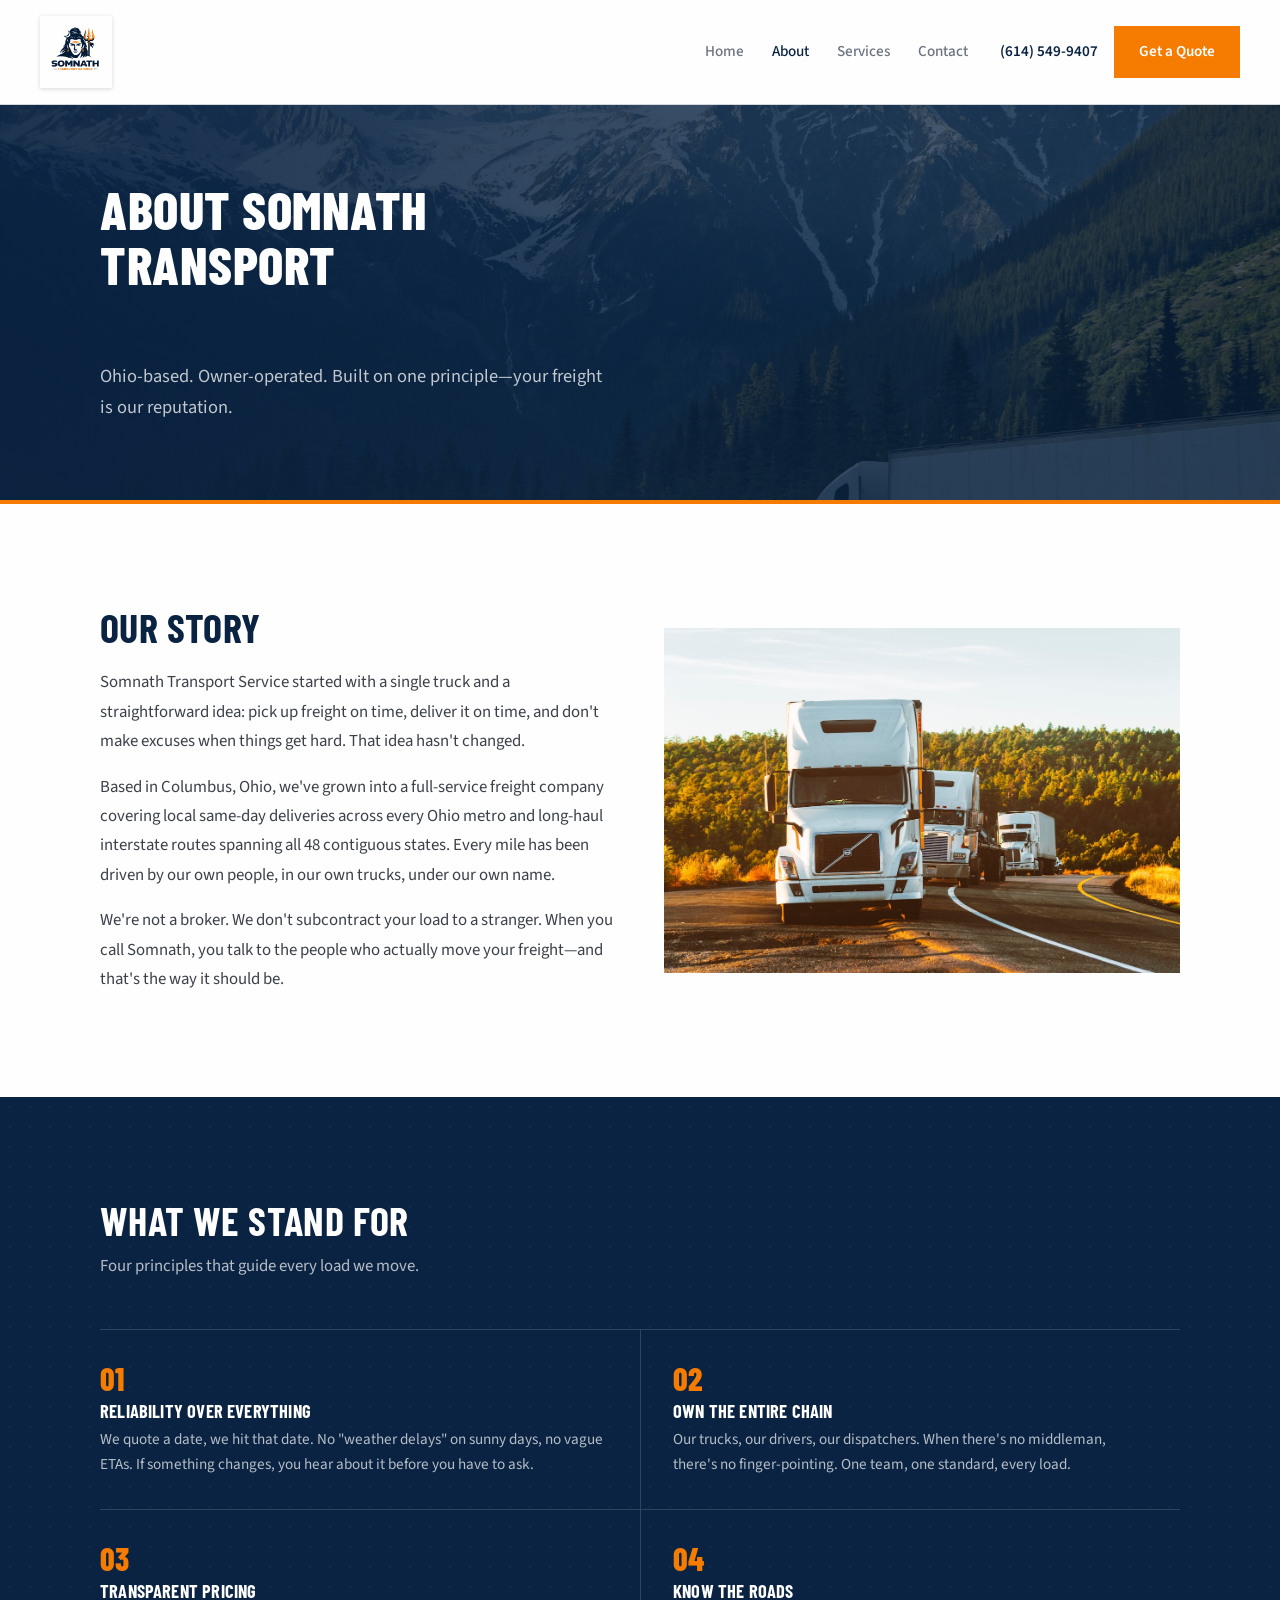
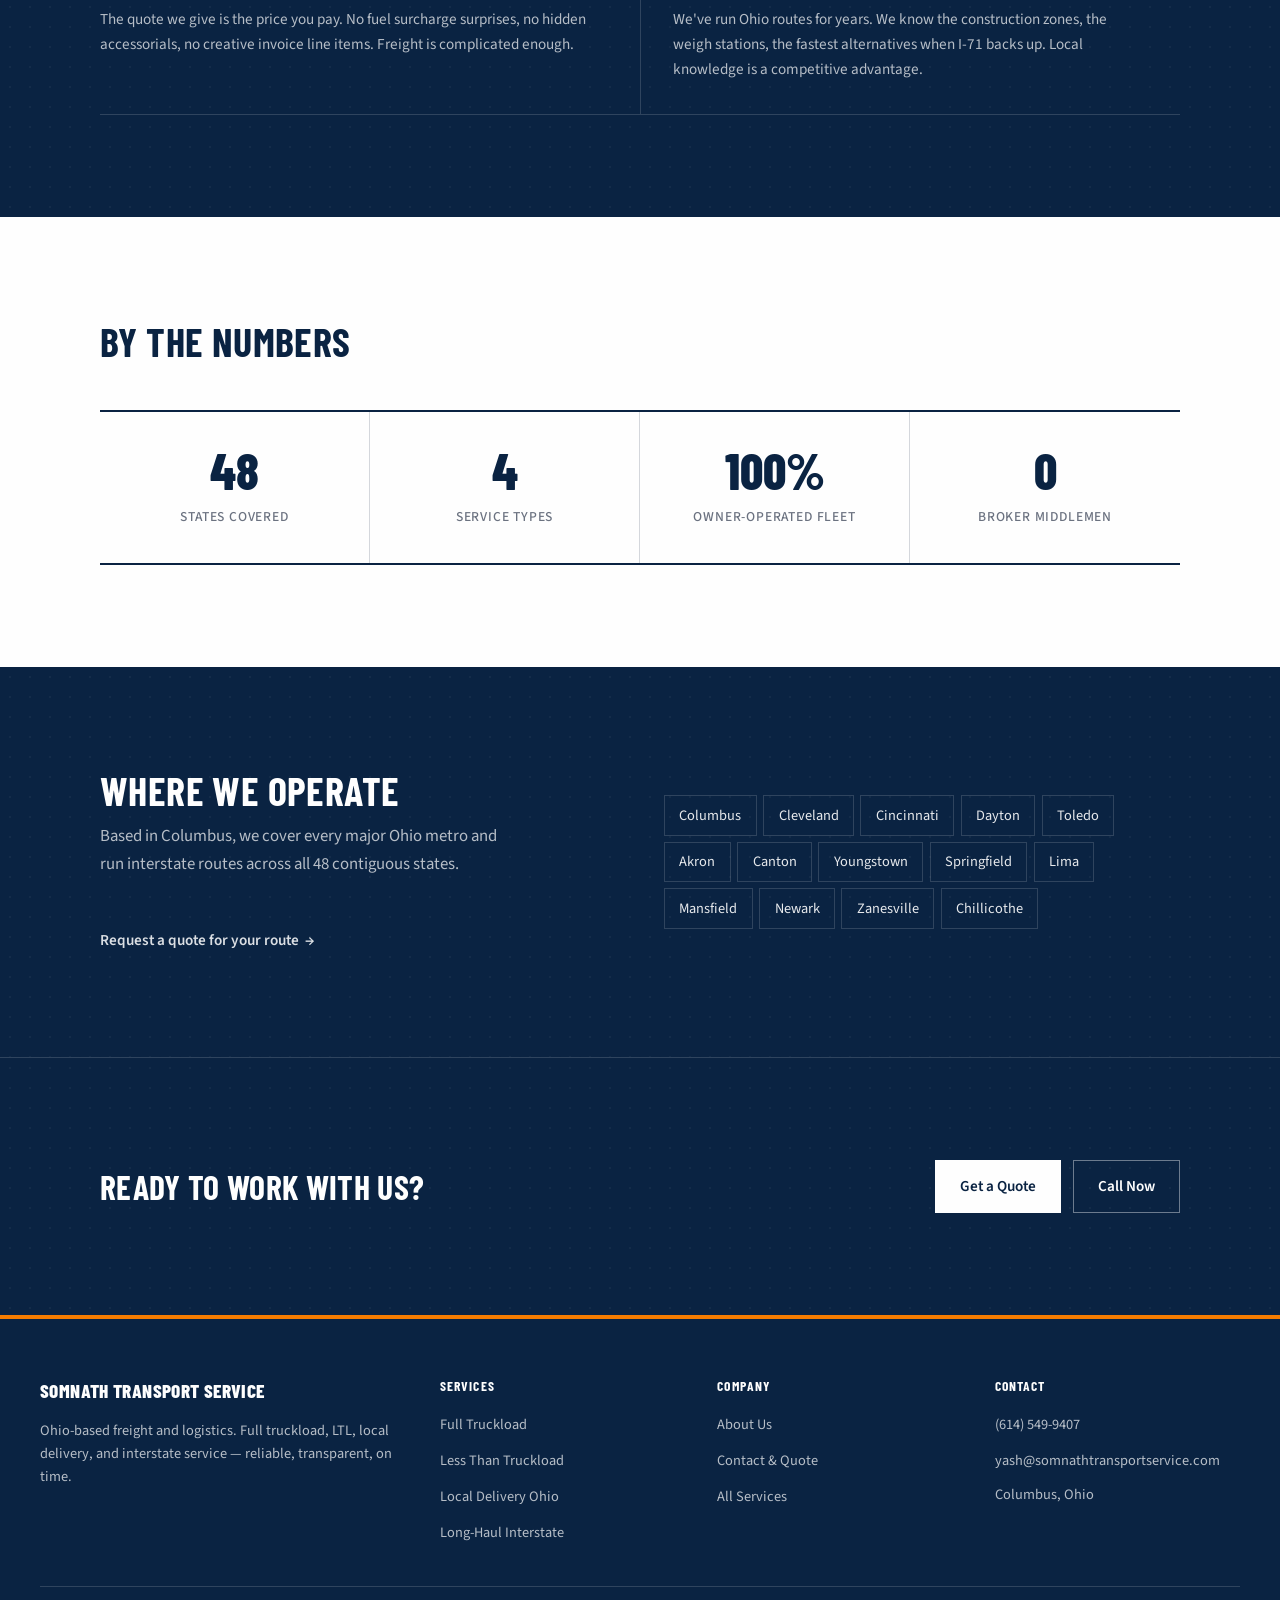
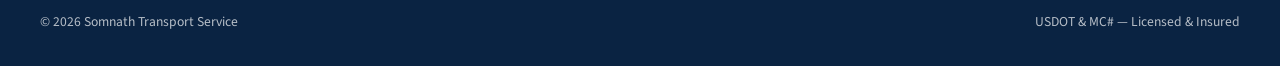
==== about/index.html @ 8bcc825f "update website" ====
<!DOCTYPE html>
<html lang="en">
<head>
  <meta charset="utf-8">
  <meta name="viewport" content="width=device-width, initial-scale=1">
  <title>About — Somnath Transport Service</title>
  <meta name="description" content="Learn about Somnath Transport Service — an owner-operated freight company based in Columbus, Ohio serving all 48 contiguous states.">
  <meta name="theme-color" content="#0A2342">
  <link rel="icon" href="/assets/img/favicon.svg" type="image/svg+xml">
  <link rel="canonical" href="https://somnathtransport.com/about/">
  <meta property="og:title" content="About — Somnath Transport Service">
  <meta property="og:description" content="Ohio-based. Owner-operated. Built on one principle — your freight is our reputation.">
  <meta property="og:image" content="https://somnathtransport.com/assets/img/og-card.svg">
  <meta property="og:url" content="https://somnathtransport.com/about/">
  <meta property="og:type" content="website">
  <link rel="stylesheet" href="/assets/css/styles.css">
</head>
<body data-page="about">
  <a href="#main" class="skip-link">Skip to content</a>

  <header class="site-header">
    <div class="site-header__inner">
      <a href="/" class="brand">
        <img src="/assets/img/logo.png" alt="Somnath Transport Service" class="brand__logo">
      </a>
      <nav class="site-nav" data-nav aria-label="Main">
        <div class="site-nav__links">
          <a href="/" class="nav-link" data-nav-link="home">Home</a>
          <a href="/about/" class="nav-link" data-nav-link="about">About</a>
          <a href="/services/" class="nav-link" data-nav-link="services">Services</a>
          <a href="/contact/" class="nav-link" data-nav-link="contact">Contact</a>
        </div>
        <div class="nav-actions">
          <a href="tel:+16145499407" class="header-phone">(614) 549-9407</a>
          <a href="/contact/" class="btn btn--primary">Get a Quote</a>
        </div>
      </nav>
      <button class="nav-toggle" data-nav-toggle aria-expanded="false" aria-controls="main-nav" aria-label="Toggle navigation">Menu</button>
    </div>
  </header>

  <main id="main">

    <!-- Interior hero -->
    <section class="hero hero--interior">
      <div class="hero__inner">
        <h1>About Somnath Transport</h1>
        <p class="hero__sub">Ohio-based. Owner-operated. Built on one principle&mdash;your freight is our reputation.</p>
      </div>
    </section>

    <!-- Story -->
    <section class="section">
      <div class="section__inner">
        <div class="about-story">
          <div class="about-story__text">
            <h2>Our story</h2>
            <p>Somnath Transport Service started with a single truck and a straightforward idea: pick up freight on time, deliver it on time, and don't make excuses when things get hard. That idea hasn't changed.</p>
            <p>Based in Columbus, Ohio, we've grown into a full-service freight company covering local same-day deliveries across every Ohio metro and long-haul interstate routes spanning all 48 contiguous states. Every mile has been driven by our own people, in our own trucks, under our own name.</p>
            <p>We're not a broker. We don't subcontract your load to a stranger. When you call Somnath, you talk to the people who actually move your freight&mdash;and that's the way it should be.</p>
          </div>
          <div class="about-story__img">
            <img src="/assets/img/about-fleet.jpg" alt="Somnath Transport fleet trucks on the highway" loading="lazy" width="1200" height="800">
          </div>
        </div>
      </div>
    </section>

    <!-- Values -->
    <section class="section section--gray">
      <div class="section__inner">
        <div class="section-intro">
          <h2>What we stand for</h2>
          <p>Four principles that guide every load we move.</p>
        </div>
        <div class="values-grid">
          <div class="value-item">
            <span class="value-item__num">01</span>
            <h3>Reliability over everything</h3>
            <p>We quote a date, we hit that date. No "weather delays" on sunny days, no vague ETAs. If something changes, you hear about it before you have to ask.</p>
          </div>
          <div class="value-item">
            <span class="value-item__num">02</span>
            <h3>Own the entire chain</h3>
            <p>Our trucks, our drivers, our dispatchers. When there's no middleman, there's no finger-pointing. One team, one standard, every load.</p>
          </div>
          <div class="value-item">
            <span class="value-item__num">03</span>
            <h3>Transparent pricing</h3>
            <p>The quote we give is the price you pay. No fuel surcharge surprises, no hidden accessorials, no creative invoice line items. Freight is complicated enough.</p>
          </div>
          <div class="value-item">
            <span class="value-item__num">04</span>
            <h3>Know the roads</h3>
            <p>We've run Ohio routes for years. We know the construction zones, the weigh stations, the fastest alternatives when I-71 backs up. Local knowledge is a competitive advantage.</p>
          </div>
        </div>
      </div>
    </section>

    <!-- By the numbers -->
    <section class="section">
      <div class="section__inner">
        <div class="section-intro">
          <h2>By the numbers</h2>
        </div>
        <div class="stats-grid">
          <div class="stat-item">
            <span class="stat-item__num">48</span>
            <span class="stat-item__label">States covered</span>
          </div>
          <div class="stat-item">
            <span class="stat-item__num">4</span>
            <span class="stat-item__label">Service types</span>
          </div>
          <div class="stat-item">
            <span class="stat-item__num">100%</span>
            <span class="stat-item__label">Owner-operated fleet</span>
          </div>
          <div class="stat-item">
            <span class="stat-item__num">0</span>
            <span class="stat-item__label">Broker middlemen</span>
          </div>
        </div>
      </div>
    </section>

    <!-- Service area -->
    <section class="section section--navy">
      <div class="section__inner">
        <div class="area-grid">
          <div>
            <div class="section-intro">
              <h2>Where we operate</h2>
              <p>Based in Columbus, we cover every major Ohio metro and run interstate routes across all 48 contiguous states.</p>
            </div>
            <a href="/contact/" class="arrow-link arrow-link--light">Request a quote for your route</a>
          </div>
          <div>
            <ul class="city-list">
              <li>Columbus</li>
              <li>Cleveland</li>
              <li>Cincinnati</li>
              <li>Dayton</li>
              <li>Toledo</li>
              <li>Akron</li>
              <li>Canton</li>
              <li>Youngstown</li>
              <li>Springfield</li>
              <li>Lima</li>
              <li>Mansfield</li>
              <li>Newark</li>
              <li>Zanesville</li>
              <li>Chillicothe</li>
            </ul>
          </div>
        </div>
      </div>
    </section>

    <!-- CTA -->
    <section class="section section--navy section--navy-border">
      <div class="section__inner">
        <div class="cta-band">
          <h2>Ready to work with us?</h2>
          <div class="cta-band__actions">
            <a href="/contact/" class="btn btn--white">Get a Quote</a>
            <a href="tel:+16145499407" class="btn btn--outline-light">Call Now</a>
          </div>
        </div>
      </div>
    </section>

  </main>

  <footer class="site-footer">
    <div class="footer__inner">
      <div class="footer-grid">
        <div>
          <p class="footer-brand">Somnath Transport Service</p>
          <p class="footer-tagline">Ohio-based freight and logistics. Full truckload, LTL, local delivery, and interstate service — reliable, transparent, on time.</p>
        </div>
        <div>
          <p class="footer-heading">Services</p>
          <ul class="footer-list">
            <li><a href="/services/#ftl">Full Truckload</a></li>
            <li><a href="/services/#ltl">Less Than Truckload</a></li>
            <li><a href="/services/#local-delivery">Local Delivery Ohio</a></li>
            <li><a href="/services/#interstate">Long-Haul Interstate</a></li>
          </ul>
        </div>
        <div>
          <p class="footer-heading">Company</p>
          <ul class="footer-list">
            <li><a href="/about/">About Us</a></li>
            <li><a href="/contact/">Contact &amp; Quote</a></li>
            <li><a href="/services/">All Services</a></li>
          </ul>
        </div>
        <div>
          <p class="footer-heading">Contact</p>
          <ul class="footer-list">
            <li><a href="tel:+16145499407">(614) 549-9407</a></li>
            <li><a href="mailto:yash@somnathtransportservice.com">yash@somnathtransportservice.com</a></li>
            <li>Columbus, Ohio</li>
          </ul>
        </div>
      </div>
      <div class="footer-bottom">
        <span>&copy; <span data-current-year></span> Somnath Transport Service</span>
        <span>USDOT &amp; MC# — Licensed &amp; Insured</span>
      </div>
    </div>
  </footer>

  <noscript>
    <p style="padding:2rem;text-align:center;">This site works best with JavaScript enabled. You may also <a href="tel:+16145499407">call us</a> or <a href="mailto:yash@somnathtransportservice.com">email us</a> directly.</p>
  </noscript>
  <script src="/assets/js/main.js" defer></script>
  <script type="module" src="/assets/js/text-balance.js"></script>
</body>
</html>
---- assets/css/styles.css ----
@import url("https://fonts.googleapis.com/css2?family=Barlow+Condensed:wght@500;600;700;800&family=Source+Sans+3:ital,wght@0,300;0,400;0,500;0,600;1,400&display=swap");

/* ── Tokens ── */
:root {
  --navy: #0a2342;
  --navy-mid: #102e52;
  --orange: #f57c00;
  --orange-hover: #e06f00;
  --white: #fefefe;
  --offwhite: #f5f6f7;
  --ink: #1a1e26;
  --text: #3b4049;
  --muted: #6b7280;
  --rule: #d4d7dc;
  --rule-light: rgba(255, 255, 255, 0.15);
  --container: min(1080px, calc(100% - 3rem));
  --container-wide: min(1200px, calc(100% - 3rem));
}

/* ── Reset ── */
*,
*::before,
*::after {
  box-sizing: border-box;
  margin: 0;
}

html {
  scroll-behavior: smooth;
  -webkit-text-size-adjust: 100%;
  text-size-adjust: 100%;
}

body {
  font-family: "Source Sans 3", "Source Sans Pro", system-ui, sans-serif;
  font-weight: 400;
  font-size: clamp(0.95rem, 0.9rem + 0.25vw, 1.05rem);
  line-height: 1.65;
  color: var(--text);
  background: var(--white);
}

img, svg {
  display: block;
  max-width: 100%;
}

a {
  color: inherit;
}

h1, h2, h3, h4 {
  font-family: "Barlow Condensed", "Arial Narrow", sans-serif;
  color: var(--navy);
  line-height: 1.05;
  letter-spacing: 0.01em;
  text-transform: uppercase;
  margin: 0;
  font-weight: 700;
  text-wrap: balance;
}

p, ul, ol, blockquote {
  margin: 0;
}

/* ── Skip ── */
.skip-link {
  position: absolute;
  left: 1rem;
  top: -4rem;
  z-index: 100;
  padding: 0.75rem 1rem;
  background: var(--navy);
  color: var(--white);
  text-decoration: none;
  font-weight: 600;
}
.skip-link:focus {
  top: 1rem;
}

/* ── Header ── */
.site-header {
  position: sticky;
  top: 0;
  z-index: 30;
  background: var(--white);
  border-bottom: 1px solid var(--rule);
}

.site-header__inner {
  width: var(--container-wide);
  margin: 0 auto;
  display: flex;
  justify-content: space-between;
  align-items: center;
  padding: 1rem 0;
  gap: 1.5rem;
}

.brand {
  text-decoration: none;
  display: flex;
  align-items: center;
  flex-shrink: 0;
}

.brand__logo {
  height: 72px;
  width: auto;
  filter: drop-shadow(0 1px 2px rgba(0,0,0,0.15));
}

.brand__name {
  font-family: "Barlow Condensed", "Arial Narrow", sans-serif;
  font-weight: 800;
  font-size: 1.35rem;
  color: var(--navy);
  letter-spacing: 0.02em;
  text-transform: uppercase;
}

.brand__sep {
  color: var(--rule);
  font-weight: 300;
}

.brand__tag {
  font-size: 0.85rem;
  color: var(--muted);
  font-weight: 400;
}

.site-nav {
  display: flex;
  align-items: center;
  gap: 2rem;
}

.site-nav__links {
  display: flex;
  gap: 1.75rem;
}

.nav-link {
  color: var(--muted);
  text-decoration: none;
  font-weight: 500;
  font-size: 0.95rem;
  transition: color 150ms;
}
.nav-link:hover {
  color: var(--ink);
}

.nav-link[aria-current="page"] {
  color: var(--navy);
}

.nav-actions {
  display: flex;
  align-items: center;
  gap: 1rem;
}

.header-phone {
  color: var(--navy);
  text-decoration: none;
  font-weight: 600;
  font-size: 0.95rem;
}

.nav-toggle {
  display: none;
  padding: 0.6rem 1rem;
  border: 1px solid var(--rule);
  background: transparent;
  font: inherit;
  font-weight: 600;
  color: var(--navy);
  cursor: pointer;
}

/* ── Buttons ── */
.btn {
  display: inline-flex;
  align-items: center;
  justify-content: center;
  gap: 0.5rem;
  padding: 0.8rem 1.5rem;
  font: inherit;
  font-weight: 600;
  font-size: 0.95rem;
  text-decoration: none;
  border: 1px solid transparent;
  cursor: pointer;
  transition: background 150ms, color 150ms, border-color 150ms;
}

.btn--primary {
  background: var(--orange);
  color: var(--white);
  border-color: var(--orange);
}
.btn--primary:hover {
  background: var(--orange-hover);
  border-color: var(--orange-hover);
}

.btn--outline {
  background: transparent;
  color: var(--navy);
  border-color: var(--navy);
}
.btn--outline:hover {
  background: var(--navy);
  color: var(--white);
}

.btn--outline-light {
  background: transparent;
  color: var(--white);
  border-color: rgba(255, 255, 255, 0.4);
}
.btn--outline-light:hover {
  background: rgba(255, 255, 255, 0.1);
  border-color: rgba(255, 255, 255, 0.7);
}

.btn--white {
  background: var(--white);
  color: var(--navy);
  border-color: var(--white);
}
.btn--white:hover {
  background: var(--offwhite);
}

.btn[disabled] {
  opacity: 0.5;
  cursor: wait;
}

.hero .btn--outline {
  color: var(--white);
  border-color: rgba(255, 255, 255, 0.4);
}
.hero .btn--outline:hover {
  background: rgba(255, 255, 255, 0.1);
  border-color: rgba(255, 255, 255, 0.7);
  color: var(--white);
}

/* Arrow links */
.arrow-link {
  display: inline-flex;
  align-items: center;
  gap: 0.35rem;
  color: var(--orange);
  text-decoration: none;
  font-weight: 600;
  font-size: 0.95rem;
}
.arrow-link::after {
  content: "\2192";
  transition: transform 150ms;
}
.arrow-link:hover::after {
  transform: translateX(3px);
}

.arrow-link--light {
  color: rgba(255, 255, 255, 0.85);
}

/* ── Sections ── */
.section {
  padding: clamp(4rem, 8vw, 6.5rem) 0;
}

.section__inner {
  width: var(--container);
  margin: 0 auto;
}

.section--navy {
  background:
    radial-gradient(circle, rgba(255,255,255,0.04) 1px, transparent 1px),
    var(--navy);
  background-size: 20px 20px;
  color: rgba(255, 255, 255, 0.8);
}

.section--navy h2,
.section--navy h3,
.section--navy strong {
  color: var(--white);
}

.section--navy p,
.section--navy .section-intro p {
  color: rgba(255, 255, 255, 0.7);
}

.section--navy-border {
  border-top: 1px solid var(--rule-light);
}

.section--gray {
  background:
    radial-gradient(circle, rgba(255,255,255,0.04) 1px, transparent 1px),
    var(--navy);
  background-size: 20px 20px;
  color: rgba(255, 255, 255, 0.8);
}

.section--gray h2,
.section--gray h3,
.section--gray strong {
  color: var(--white);
}

.section--gray p {
  color: rgba(255, 255, 255, 0.75);
}

.section--gray .section-intro p {
  color: rgba(255, 255, 255, 0.7);
}

/* ── Overview ── */
.section--overview {
  border-bottom: 2px solid var(--rule);
}

.overview-grid {
  display: grid;
  grid-template-columns: 1fr 1fr;
  gap: 3rem;
  align-items: start;
}

.overview-body p {
  line-height: 1.75;
}

.overview-body p + p {
  margin-top: 1rem;
}

@media (max-width: 900px) {
  .overview-grid {
    grid-template-columns: 1fr;
    gap: 1.5rem;
  }
}

/* ── Hero ── */
.hero {
  padding: clamp(4rem, 9vw, 8rem) 0 clamp(3.5rem, 7vw, 6rem);
  background:
    linear-gradient(to right, rgba(10,35,66,0.92) 0%, rgba(10,35,66,0.82) 50%, rgba(10,35,66,0.7) 100%),
    url('/assets/img/hero-bg.jpg') center / cover no-repeat;
  color: rgba(255,255,255,0.85);
  border-bottom: 4px solid var(--orange);
  position: relative;
}

.hero__inner {
  width: var(--container);
  margin: 0 auto;
  display: grid;
  gap: 3rem;
}

.hero h1 {
  font-size: clamp(2.4rem, 4vw + 1rem, 4.5rem);
  font-weight: 800;
  max-width: 20ch;
  margin-bottom: 1.25rem;
  text-wrap: balance;
  word-break: normal;
  overflow-wrap: break-word;
  color: var(--white);
}

.hero__sub {
  font-size: clamp(1rem, 0.9rem + 0.4vw, 1.15rem);
  color: rgba(255,255,255,0.75);
  max-width: 56ch;
  line-height: 1.7;
  text-wrap: pretty;
}

.hero__actions {
  display: flex;
  flex-wrap: wrap;
  gap: 0.75rem;
  margin-top: 2rem;
}

.hero__facts {
  display: grid;
  grid-template-columns: repeat(3, 1fr);
  gap: 1px;
  margin-top: 3.5rem;
  border-top: 1px solid var(--rule-light);
  border-bottom: 1px solid var(--rule-light);
  background: transparent;
}

.hero__fact {
  padding: 1.25rem 0;
}
.hero__fact:not(:last-child) {
  border-right: 1px solid var(--rule-light);
  padding-right: 1.5rem;
}
.hero__fact:not(:first-child) {
  padding-left: 1.5rem;
}

.hero__fact-label {
  display: block;
  font-size: 0.8rem;
  font-weight: 500;
  color: rgba(255,255,255,0.5);
  text-transform: uppercase;
  letter-spacing: 0.08em;
  margin-bottom: 0.25rem;
}

.hero__fact-value {
  font-weight: 600;
  color: var(--white);
}

/* Interior hero */
.hero--interior {
  padding: clamp(3rem, 6vw, 5rem) 0;
}

.hero--interior h1 {
  font-size: clamp(2rem, 3.5vw + 0.5rem, 3.5rem);
  text-wrap: balance;
}

/* ── About page ── */
.about-story {
  display: grid;
  grid-template-columns: 1fr 1fr;
  gap: 3rem;
  align-items: center;
}

.about-story__text h2 {
  font-size: clamp(1.6rem, 2.5vw + 0.5rem, 2.6rem);
  margin-bottom: 1.25rem;
}

.about-story__text p {
  color: var(--text);
  line-height: 1.75;
}

.about-story__text p + p {
  margin-top: 1rem;
}

.about-story__img img {
  width: 100%;
  height: auto;
  display: block;
  object-fit: cover;
}

.values-grid {
  display: grid;
  grid-template-columns: repeat(2, 1fr);
  gap: 0;
  border-top: 1px solid var(--rule-light);
}

.value-item {
  padding: 2rem 2rem 2rem 0;
  border-bottom: 1px solid var(--rule-light);
}
.value-item:nth-child(even) {
  padding-left: 2rem;
  border-left: 1px solid var(--rule-light);
}

.value-item__num {
  display: block;
  font-family: "Barlow Condensed", "Arial Narrow", sans-serif;
  font-size: 2rem;
  font-weight: 800;
  color: var(--orange);
  line-height: 1;
  margin-bottom: 0.5rem;
}

.value-item h3 {
  font-size: 1.15rem;
  color: var(--white);
  margin-bottom: 0.35rem;
}

.value-item p {
  color: rgba(255,255,255,0.7);
  font-size: 0.95rem;
}

.stats-grid {
  display: grid;
  grid-template-columns: repeat(4, 1fr);
  gap: 0;
  border-top: 2px solid var(--navy);
  border-bottom: 2px solid var(--navy);
}

.stat-item {
  padding: 2rem 1.5rem;
  text-align: center;
}
.stat-item:not(:last-child) {
  border-right: 1px solid var(--rule);
}

.stat-item__num {
  display: block;
  font-family: "Barlow Condensed", "Arial Narrow", sans-serif;
  font-size: clamp(2.5rem, 4vw, 4rem);
  font-weight: 800;
  color: var(--navy);
  line-height: 1;
  margin-bottom: 0.5rem;
}

.stat-item__label {
  font-size: 0.85rem;
  font-weight: 500;
  text-transform: uppercase;
  letter-spacing: 0.06em;
  color: var(--muted);
}

/* ── Section headers ── */
.section-intro {
  max-width: 46rem;
  margin-bottom: 3rem;
}

.section-intro h2 {
  font-size: clamp(1.6rem, 2.5vw + 0.5rem, 2.6rem);
  margin-bottom: 0.75rem;
  text-wrap: balance;
}

.section-intro p {
  color: var(--text);
  max-width: 50ch;
  text-wrap: pretty;
}

/* ── Service list (no cards) ── */
.service-list {
  list-style: none;
  padding: 0;
  border-top: 2px solid var(--navy);
}

.service-item {
  display: grid;
  grid-template-columns: 14rem 1fr auto;
  gap: 2rem;
  align-items: baseline;
  padding: 2rem 0 2rem 1.25rem;
  border-bottom: 1px solid var(--rule);
  border-left: 3px solid transparent;
  transition: border-color 150ms;
}

.service-item:hover {
  border-left-color: var(--orange);
}

.service-item__name {
  font-family: "Barlow Condensed", "Arial Narrow", sans-serif;
  font-size: clamp(1.15rem, 1rem + 0.5vw, 1.35rem);
  font-weight: 700;
  color: var(--navy);
  text-transform: uppercase;
  letter-spacing: 0.02em;
}

.service-item__desc {
  color: var(--text);
  max-width: 45ch;
}

.service-item__link {
  white-space: nowrap;
}

/* ── Service cards (services page, image + text) ── */
.svc-card {
  display: grid;
  grid-template-columns: 1fr 1fr;
  gap: 0;
  border-bottom: 1px solid var(--rule);
}
.svc-card:first-child {
  border-top: 2px solid var(--navy);
}

.svc-card__img {
  overflow: hidden;
}
.svc-card__img img {
  width: 100%;
  height: 100%;
  object-fit: cover;
  display: block;
}

.svc-card__body {
  padding: 2.5rem 0 2.5rem 3rem;
  display: flex;
  flex-direction: column;
  justify-content: center;
}

.svc-card__body h3 {
  font-size: clamp(1.3rem, 1.5vw + 0.5rem, 1.85rem);
  margin-bottom: 0.75rem;
}

.svc-card__body > p {
  color: var(--text);
  margin-bottom: 1.25rem;
  max-width: 45ch;
  text-wrap: pretty;
}

.svc-card__body .detail-list {
  margin-bottom: 1.5rem;
}

.svc-card__body .btn {
  align-self: flex-start;
}

.svc-card--flip .svc-card__img {
  order: 2;
}
.svc-card--flip .svc-card__body {
  padding: 2.5rem 3rem 2.5rem 0;
}

/* Compare cards (mobile-friendly grid replacing table) */
.compare-cards {
  display: grid;
  grid-template-columns: repeat(4, 1fr);
  gap: 1px;
  background: var(--rule-light);
}

.compare-card {
  padding: 1.75rem 1.5rem;
  background: var(--navy);
}

.compare-card h3 {
  font-family: "Barlow Condensed", "Arial Narrow", sans-serif;
  font-weight: 800;
  font-size: 1.3rem;
  color: var(--white);
  text-transform: uppercase;
  letter-spacing: 0.02em;
  margin-bottom: 0.5rem;
}

.compare-card__tag {
  display: inline-block;
  font-size: 0.75rem;
  font-weight: 700;
  text-transform: uppercase;
  letter-spacing: 0.06em;
  color: var(--navy);
  background: var(--orange);
  padding: 0.2rem 0.6rem;
  margin-bottom: 0.75rem;
}

.compare-card p {
  color: rgba(255,255,255,0.7);
  font-size: 0.9rem;
  margin-bottom: 0.75rem;
}

.compare-card__coverage {
  display: block;
  font-size: 0.8rem;
  font-weight: 500;
  text-transform: uppercase;
  letter-spacing: 0.06em;
  color: rgba(255,255,255,0.45);
  margin-bottom: 1rem;
}

/* ── Service detail (legacy, kept for compat) ── */
.service-detail {
  padding: 3rem 0;
  border-bottom: 1px solid var(--rule);
}
.service-detail:first-child {
  padding-top: 0;
}

.service-detail__head {
  display: flex;
  justify-content: space-between;
  align-items: baseline;
  gap: 2rem;
  margin-bottom: 1.25rem;
}

.service-detail h3 {
  font-size: clamp(1.3rem, 1.5vw + 0.5rem, 1.85rem);
}

.service-detail__body {
  display: grid;
  grid-template-columns: 1fr 1fr;
  gap: 2rem 4rem;
}

.service-detail__text {
  color: var(--text);
  max-width: 50ch;
  text-wrap: pretty;
}

.detail-list {
  list-style: none;
  padding: 0;
  display: grid;
  gap: 0.5rem;
}

.detail-list li {
  position: relative;
  padding-left: 1rem;
  color: var(--text);
}
.detail-list li::before {
  content: "\2014";
  position: absolute;
  left: 0;
  color: var(--muted);
}

.service-detail__actions {
  display: flex;
  gap: 1.5rem;
  align-items: center;
  margin-top: 1.5rem;
}

/* ── Trust/Why section ── */
.trust-grid {
  display: grid;
  grid-template-columns: 1fr 1fr;
  gap: 4rem;
}

.trust-points {
  display: grid;
  gap: 1.5rem;
}

.trust-point {
  padding-bottom: 1.5rem;
  border-bottom: 1px solid var(--rule-light);
}
.trust-point:last-child {
  border-bottom: none;
  padding-bottom: 0;
}

.trust-point strong {
  display: block;
  font-family: "Barlow Condensed", "Arial Narrow", sans-serif;
  font-size: 1.15rem;
  color: var(--white);
  margin-bottom: 0.35rem;
  text-transform: uppercase;
  letter-spacing: 0.02em;
}

/* ── Process (inline, no cards) ── */
.process-list {
  display: grid;
  grid-template-columns: repeat(3, 1fr);
  gap: 3rem;
}

.process-step__num {
  display: block;
  font-family: "Barlow Condensed", "Arial Narrow", sans-serif;
  font-size: clamp(3rem, 3vw + 1rem, 4.5rem);
  font-weight: 800;
  color: var(--orange);
  line-height: 1;
  margin-bottom: 0.75rem;
}

.process-step {
  border-left: 3px solid var(--orange);
  padding-left: 1.5rem;
}

.process-step h3 {
  font-size: 1.2rem;
  margin-bottom: 0.5rem;
}

/* ── Service area ── */
.area-grid {
  display: grid;
  grid-template-columns: 1fr 1fr;
  gap: 3rem;
  align-items: center;
}

.city-list {
  list-style: none;
  padding: 0;
  display: flex;
  flex-wrap: wrap;
  gap: 0.4rem;
}

.city-list li {
  padding: 0.45rem 0.9rem;
  border: 1px solid var(--rule-light);
  font-size: 0.9rem;
  color: rgba(255, 255, 255, 0.9);
}

/* ── Testimonials (pull-quote style) ── */
.testimonials {
  display: grid;
  gap: 0;
  border-top: 2px solid var(--navy);
}

.testimonial {
  padding: 2.5rem 0 2.5rem 0;
  border-bottom: 1px solid var(--rule);
  position: relative;
}

.testimonial::before {
  content: "\201C";
  font-family: "Barlow Condensed", "Arial Narrow", sans-serif;
  font-size: 5rem;
  font-weight: 800;
  color: var(--orange);
  opacity: 0.15;
  position: absolute;
  top: 0.5rem;
  left: -0.15rem;
  line-height: 1;
  pointer-events: none;
}

.testimonial__text {
  font-size: clamp(1.05rem, 0.9rem + 0.5vw, 1.3rem);
  font-weight: 300;
  font-style: italic;
  line-height: 1.6;
  color: var(--ink);
  max-width: 55ch;
  margin-bottom: 0.75rem;
  text-wrap: pretty;
}

.testimonial__author {
  font-size: 0.9rem;
  color: var(--muted);
  font-weight: 500;
}

/* ── CTA band ── */
.cta-band {
  display: flex;
  justify-content: space-between;
  align-items: center;
  flex-wrap: wrap;
  gap: 2rem;
}

.cta-band h2 {
  color: var(--white);
  font-size: clamp(1.4rem, 2vw + 0.5rem, 2.2rem);
  max-width: 28ch;
  text-wrap: balance;
}

.cta-band__actions {
  display: flex;
  gap: 0.75rem;
}

/* ── Comparison table ── */
.table-wrap {
  overflow-x: auto;
}

.compare-table {
  width: 100%;
  min-width: 36rem;
  border-collapse: collapse;
}

.compare-table th,
.compare-table td {
  text-align: left;
  padding: 1rem 1.25rem;
  border-bottom: 1px solid var(--rule-light);
  vertical-align: top;
  color: rgba(255,255,255,0.85);
}

.compare-table thead th {
  font-family: "Barlow Condensed", "Arial Narrow", sans-serif;
  font-weight: 700;
  color: var(--white);
  font-size: 0.85rem;
  text-transform: uppercase;
  letter-spacing: 0.06em;
  border-bottom: 2px solid rgba(255,255,255,0.3);
}

.compare-table tbody th {
  font-weight: 600;
  color: var(--white);
}

.compare-table a {
  color: var(--orange);
  font-weight: 600;
}

/* ── Industries ── */
.industry-grid {
  display: grid;
  grid-template-columns: repeat(3, 1fr);
  gap: 0;
  border-top: 1px solid var(--rule);
}

.industry-item {
  padding: 1.75rem 1.5rem 1.75rem 0;
  border-bottom: 1px solid var(--rule);
}
.industry-item:not(:nth-child(3n)) {
  border-right: 1px solid var(--rule);
}
.industry-item:not(:nth-child(3n+1)) {
  padding-left: 1.5rem;
}

.industry-item h3 {
  font-size: 1.1rem;
  margin-bottom: 0.3rem;
}

.industry-item p {
  font-size: 0.95rem;
  color: var(--muted);
}

/* ── Contact / Quote form ── */
.quote-grid {
  display: grid;
  grid-template-columns: 1fr 1.5fr;
  gap: 4rem;
}

.contact-info h2 {
  font-size: clamp(1.6rem, 3vw, 2.2rem);
  margin-bottom: 1.5rem;
}

.contact-methods {
  list-style: none;
  padding: 0;
  display: grid;
  gap: 1.25rem;
}

.contact-methods li {
  padding-bottom: 1.25rem;
  border-bottom: 1px solid var(--rule);
}

.contact-methods__label {
  display: block;
  font-size: 0.8rem;
  font-weight: 500;
  text-transform: uppercase;
  letter-spacing: 0.08em;
  color: var(--muted);
  margin-bottom: 0.15rem;
}

.contact-methods a,
.contact-methods strong {
  font-size: 1.05rem;
  font-weight: 600;
  color: var(--navy);
  text-decoration: none;
}

.contact-note {
  margin-top: 2rem;
  padding-top: 1.5rem;
  border-top: 1px solid var(--rule);
  font-size: 0.9rem;
  color: var(--muted);
}

/* Form */
.form-section h2 {
  font-size: clamp(1.4rem, 2.5vw, 1.8rem);
  margin-bottom: 0.5rem;
}

.form-section > p {
  color: var(--muted);
  margin-bottom: 2rem;
}

.form-grid {
  display: grid;
  grid-template-columns: 1fr 1fr;
  gap: 1.25rem;
}

.form-field {
  display: grid;
  gap: 0.35rem;
}

.form-field--full {
  grid-column: 1 / -1;
}

.form-field--hidden {
  position: absolute;
  left: -9999px;
}

.form-field label {
  font-weight: 600;
  font-size: 0.9rem;
  color: var(--navy);
}

.form-field input,
.form-field select,
.form-field textarea {
  width: 100%;
  padding: 0.75rem 0.85rem;
  border: 1px solid var(--rule);
  background: var(--white);
  color: var(--ink);
  font: inherit;
  font-size: 0.95rem;
  transition: border-color 150ms;
}

.form-field input:focus-visible,
.form-field select:focus-visible,
.form-field textarea:focus-visible {
  outline: 2px solid var(--orange);
  outline-offset: 1px;
  border-color: var(--orange);
}

.form-field input::placeholder,
.form-field textarea::placeholder {
  color: #9ca3af;
}

.form-field textarea {
  resize: vertical;
  min-height: 6rem;
}

.form-actions {
  display: flex;
  gap: 1rem;
  margin-top: 1.5rem;
}

.form-status {
  min-height: 1.5rem;
  margin-top: 0.75rem;
  font-weight: 600;
  font-size: 0.9rem;
}
.form-status.is-success {
  color: #0f7b42;
}
.form-status.is-error {
  color: #b42318;
}

/* ── Footer ── */
.site-footer {
  background: var(--navy);
  color: rgba(255, 255, 255, 0.7);
  padding: 3.5rem 0 2rem;
  border-top: 4px solid var(--orange);
}

.footer__inner {
  width: var(--container-wide);
  margin: 0 auto;
}

.footer-grid {
  display: grid;
  grid-template-columns: 1.5fr 1fr 1fr 1fr;
  gap: 2rem;
  padding-bottom: 2.5rem;
  border-bottom: 1px solid var(--rule-light);
}

.footer-brand {
  font-family: "Barlow Condensed", "Arial Narrow", sans-serif;
  font-weight: 800;
  font-size: 1.2rem;
  color: var(--white);
  margin-bottom: 0.75rem;
  text-transform: uppercase;
  letter-spacing: 0.02em;
}

.footer-tagline {
  max-width: 26rem;
  font-size: 0.9rem;
  line-height: 1.6;
}

.footer-heading {
  font-family: "Barlow Condensed", "Arial Narrow", sans-serif;
  font-weight: 700;
  font-size: 0.85rem;
  color: var(--white);
  text-transform: uppercase;
  letter-spacing: 0.08em;
  margin-bottom: 0.85rem;
}

.footer-list {
  list-style: none;
  padding: 0;
  display: grid;
  gap: 0.5rem;
}

.footer-list a {
  color: rgba(255, 255, 255, 0.7);
  text-decoration: none;
  font-size: 0.9rem;
  transition: color 150ms;
}
.footer-list a:hover {
  color: var(--white);
}

.footer-list li:not(:has(a)) {
  font-size: 0.9rem;
}

.footer-bottom {
  display: flex;
  justify-content: space-between;
  padding-top: 1.5rem;
  font-size: 0.85rem;
  gap: 1rem;
}

/* ── Responsive ── */
@media (max-width: 900px) {
  .hero__facts {
    grid-template-columns: 1fr;
    gap: 0;
  }
  .hero__fact {
    padding: 1rem 0;
    border-bottom: 1px solid var(--rule-light);
  }
  .hero__fact:not(:last-child) {
    border-right: none;
    padding-right: 0;
  }
  .hero__fact:not(:first-child) {
    padding-left: 0;
  }
  .hero__fact:last-child {
    border-bottom: none;
  }

  .service-item {
    grid-template-columns: 1fr;
    gap: 0.5rem;
  }

  .svc-card {
    grid-template-columns: 1fr;
  }
  .svc-card__img {
    max-height: 220px;
  }
  .svc-card__body {
    padding: 1.5rem 0;
  }
  .svc-card--flip .svc-card__img {
    order: 0;
  }
  .svc-card--flip .svc-card__body {
    padding: 1.5rem 0;
  }

  .compare-cards {
    grid-template-columns: 1fr 1fr;
  }

  .service-detail__body {
    grid-template-columns: 1fr;
    gap: 1.25rem;
  }

  .service-detail__head {
    flex-direction: column;
    gap: 0.5rem;
  }

  .trust-grid {
    grid-template-columns: 1fr;
    gap: 2rem;
  }

  .process-list {
    grid-template-columns: 1fr;
    gap: 2rem;
  }

  .area-grid {
    grid-template-columns: 1fr;
    gap: 2rem;
  }

  .quote-grid {
    grid-template-columns: 1fr;
    gap: 2.5rem;
  }

  .footer-grid {
    grid-template-columns: 1fr 1fr;
    gap: 2rem;
  }

  .cta-band {
    flex-direction: column;
    align-items: flex-start;
  }

  .industry-grid {
    grid-template-columns: 1fr;
  }
  .industry-item:not(:nth-child(3n)) {
    border-right: none;
  }
  .industry-item:not(:nth-child(3n+1)) {
    padding-left: 0;
  }
  .industry-item {
    padding-right: 0;
  }

  .about-story {
    grid-template-columns: 1fr;
    gap: 2rem;
  }

  .values-grid {
    grid-template-columns: 1fr;
  }
  .value-item:nth-child(even) {
    padding-left: 0;
    border-left: none;
  }

  .stats-grid {
    grid-template-columns: 1fr 1fr;
  }
  .stat-item:nth-child(2) {
    border-right: none;
  }
  .stat-item:nth-child(1),
  .stat-item:nth-child(2) {
    border-bottom: 1px solid var(--rule);
  }
}

@media (max-width: 640px) {
  .nav-toggle {
    display: block;
  }

  .site-nav {
    display: none;
    position: absolute;
    top: 100%;
    left: 0;
    right: 0;
    background: var(--white);
    border-bottom: 1px solid var(--rule);
    padding: 1.5rem;
    flex-direction: column;
    gap: 1.25rem;
  }

  .site-nav.is-open {
    display: flex;
  }

  .site-nav__links {
    flex-direction: column;
    gap: 1rem;
  }

  .nav-actions {
    flex-direction: column;
    align-items: stretch;
  }

  .hero h1 {
    font-size: clamp(1.8rem, 6vw, 2.6rem);
  }

  .compare-cards {
    grid-template-columns: 1fr;
  }

  .form-grid {
    grid-template-columns: 1fr;
  }

  .footer-grid {
    grid-template-columns: 1fr;
  }

  .footer-bottom {
    flex-direction: column;
  }
}

/* ── Focus ── */
:focus-visible {
  outline: 2px solid var(--orange);
  outline-offset: 2px;
}

/* ── Reduced motion ── */
@media (prefers-reduced-motion: reduce) {
  html {
    scroll-behavior: auto;
  }
  .arrow-link::after {
    transition: none;
  }
}
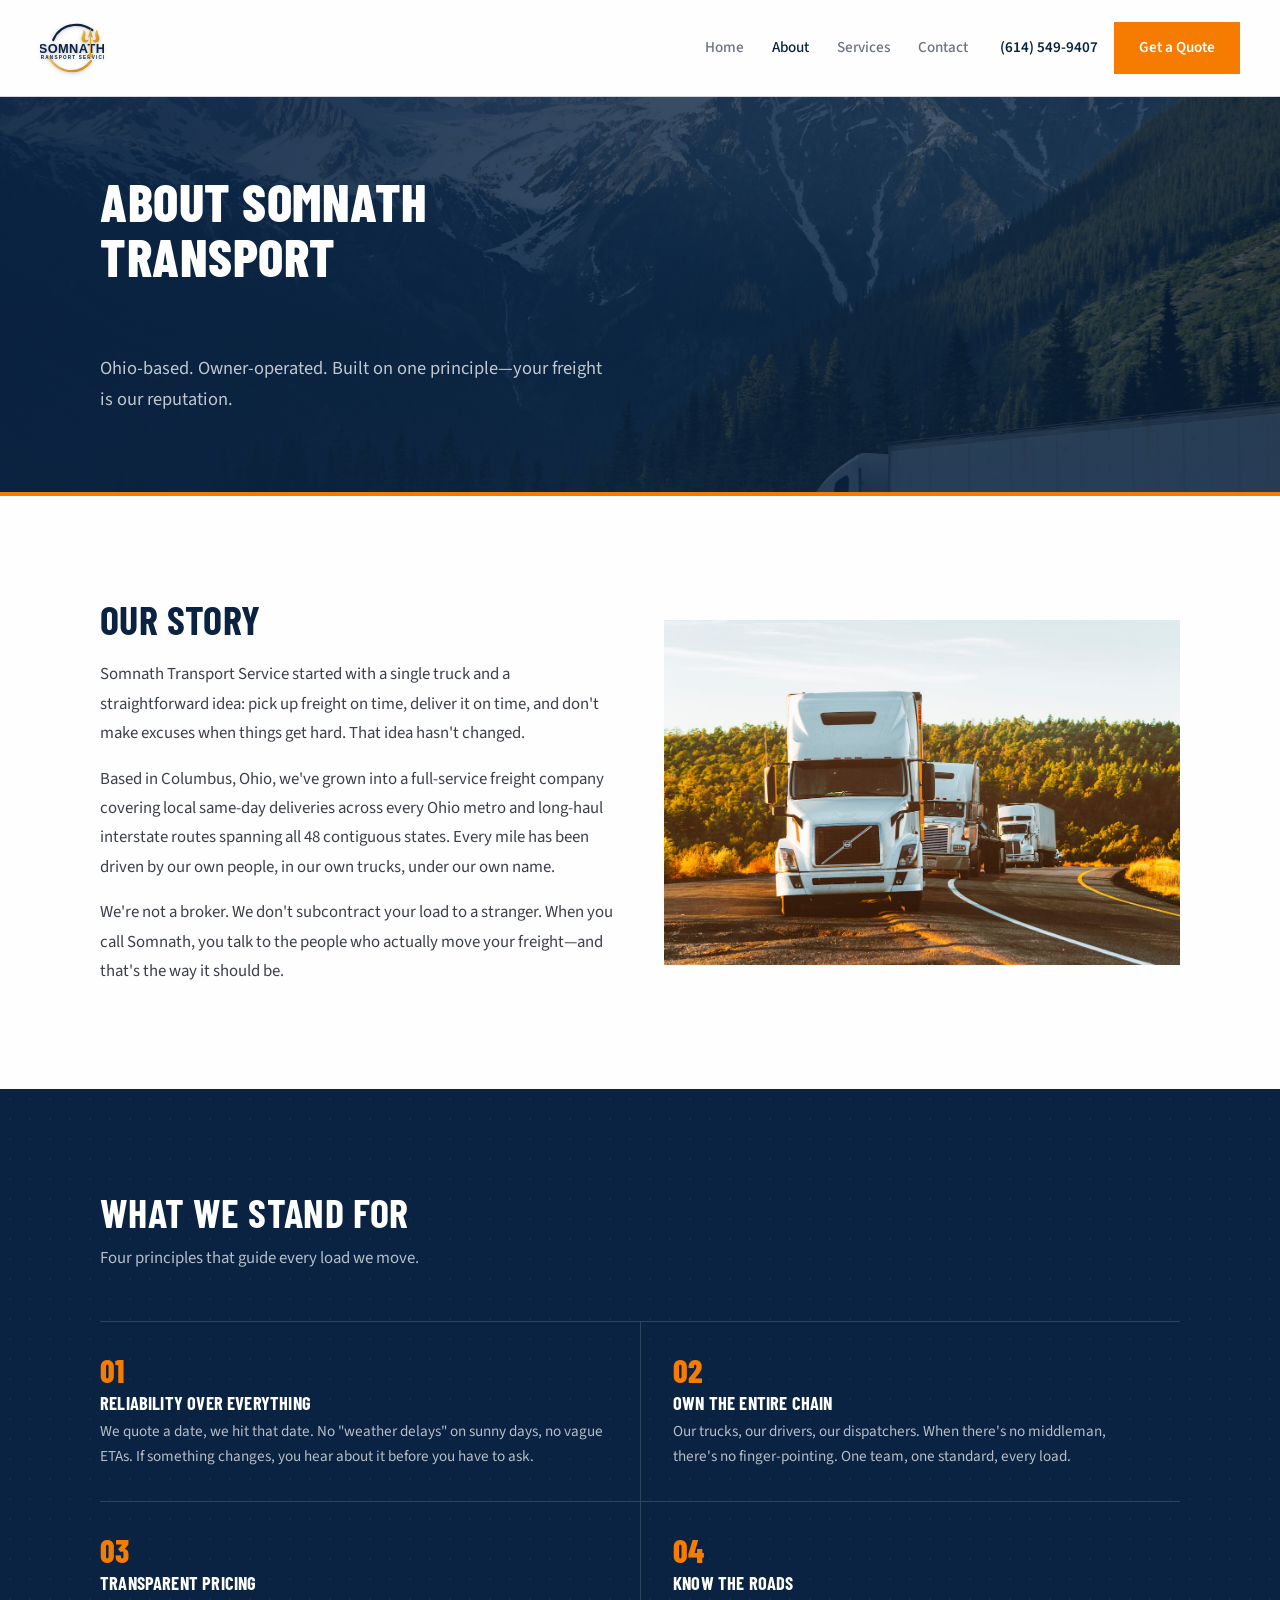
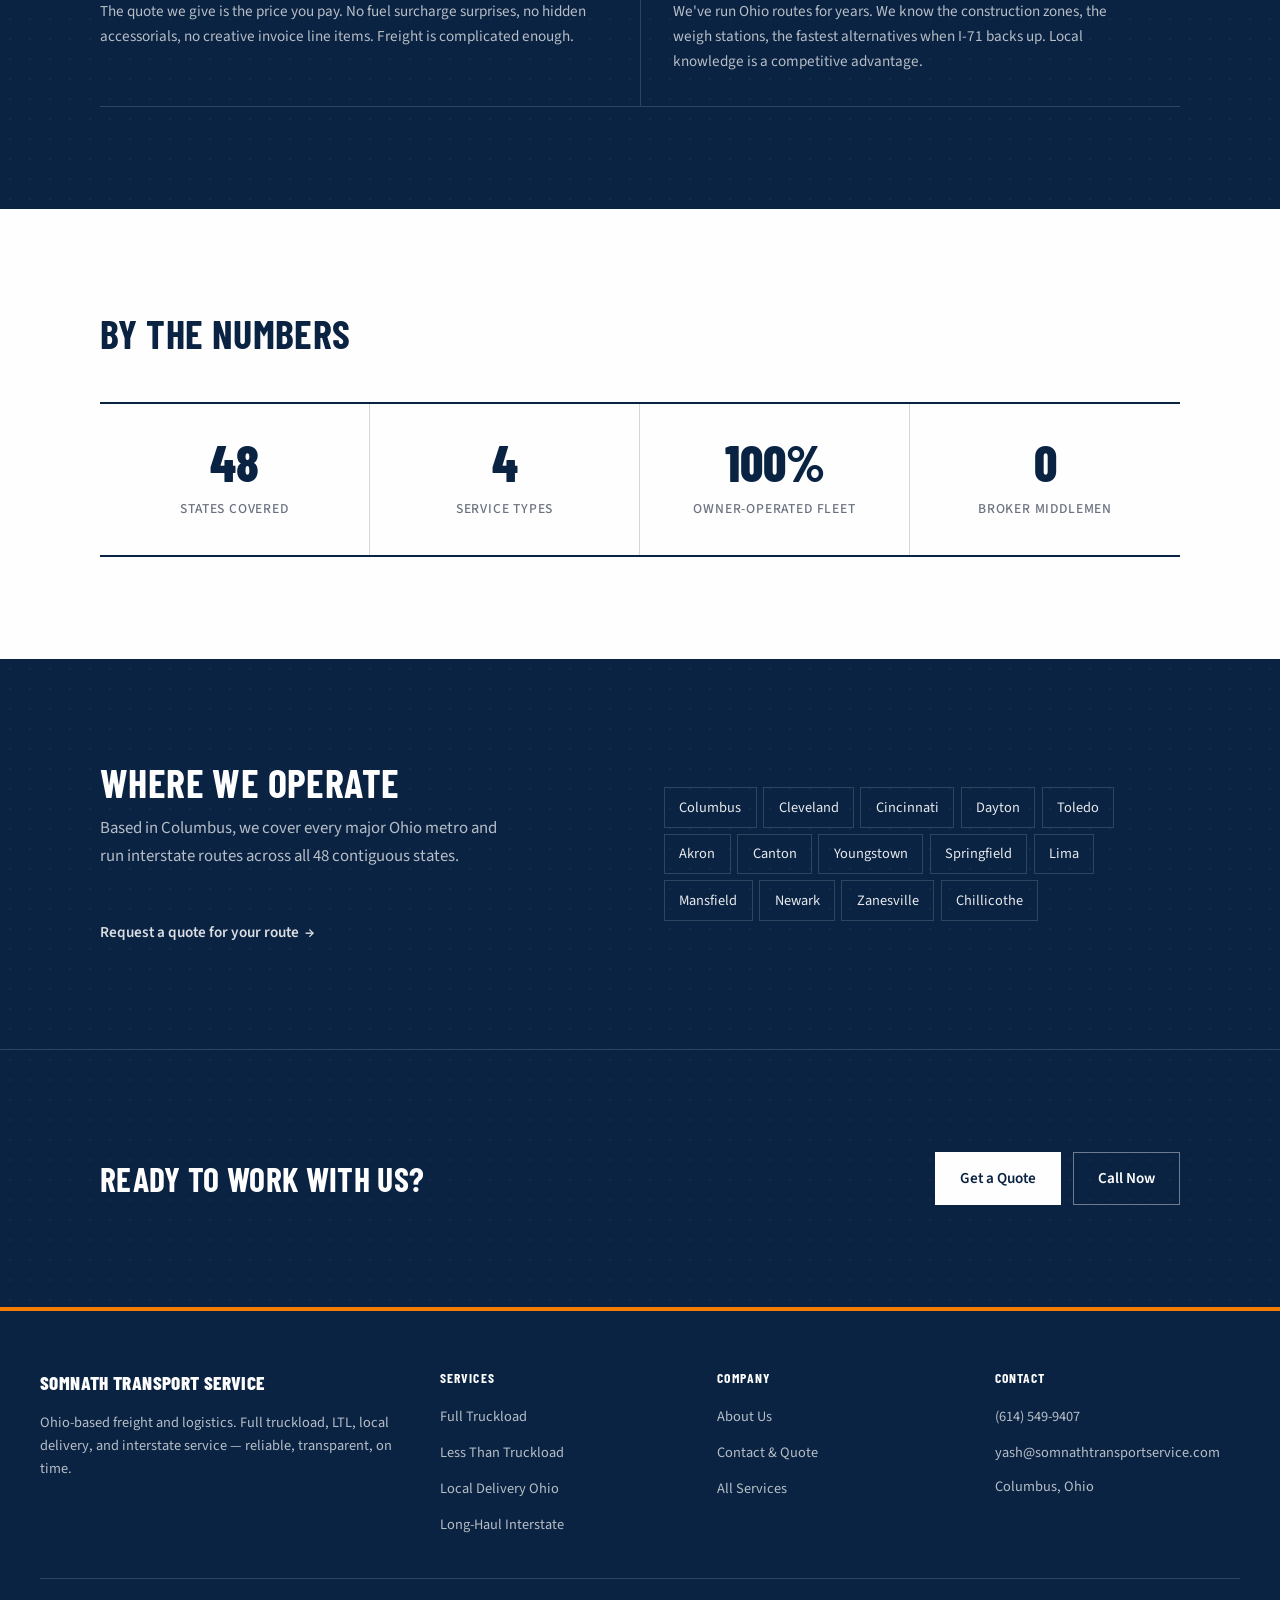
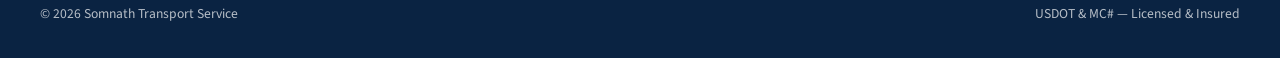
==== commit 07a0eb57: "update: switch header to circular logo and add branded hero seal" ====
--- a/about/index.html
+++ b/about/index.html
@@ -6,14 +6,14 @@
   <title>About — Somnath Transport Service</title>
   <meta name="description" content="Learn about Somnath Transport Service — an owner-operated freight company based in Columbus, Ohio serving all 48 contiguous states.">
   <meta name="theme-color" content="#0A2342">
-  <link rel="icon" href="/assets/img/favicon.svg" type="image/svg+xml">
-  <link rel="canonical" href="https://somnathtransport.com/about/">
+  <link rel="icon" href="/assets/img/favicon.svg?v=2" type="image/svg+xml">
+  <link rel="canonical" href="https://somnathtransportservice.com/about/">
   <meta property="og:title" content="About — Somnath Transport Service">
   <meta property="og:description" content="Ohio-based. Owner-operated. Built on one principle — your freight is our reputation.">
-  <meta property="og:image" content="https://somnathtransport.com/assets/img/og-card.svg">
-  <meta property="og:url" content="https://somnathtransport.com/about/">
+  <meta property="og:image" content="https://somnathtransportservice.com/assets/img/og-card.svg">
+  <meta property="og:url" content="https://somnathtransportservice.com/about/">
   <meta property="og:type" content="website">
-  <link rel="stylesheet" href="/assets/css/styles.css">
+  <link rel="stylesheet" href="/assets/css/styles.css?v=3">
 </head>
 <body data-page="about">
   <a href="#main" class="skip-link">Skip to content</a>
@@ -21,7 +21,7 @@
   <header class="site-header">
     <div class="site-header__inner">
       <a href="/" class="brand">
-        <img src="/assets/img/logo.png" alt="Somnath Transport Service" class="brand__logo">
+        <img src="/assets/img/logo-circle.svg" alt="Somnath Transport Service" class="brand__logo">
       </a>
       <nav class="site-nav" data-nav aria-label="Main">
         <div class="site-nav__links">
--- a/assets/css/styles.css
+++ b/assets/css/styles.css
@@ -107,8 +107,9 @@
 }
 
 .brand__logo {
-  height: 72px;
+  height: clamp(52px, 5vw, 64px);
   width: auto;
+  object-fit: contain;
   filter: drop-shadow(0 1px 2px rgba(0,0,0,0.15));
 }
 
@@ -365,6 +366,7 @@
   color: rgba(255,255,255,0.85);
   border-bottom: 4px solid var(--orange);
   position: relative;
+  overflow: hidden;
 }
 
 .hero__inner {
@@ -372,6 +374,20 @@
   margin: 0 auto;
   display: grid;
   gap: 3rem;
+  position: relative;
+  z-index: 1;
+}
+
+.hero--home::before {
+  content: "";
+  position: absolute;
+  right: clamp(1rem, 4vw, 3rem);
+  bottom: clamp(-5rem, -3vw, -1.5rem);
+  width: clamp(220px, 30vw, 380px);
+  aspect-ratio: 1;
+  background: url('/assets/img/hero-seal.svg') center / contain no-repeat;
+  opacity: 0.34;
+  pointer-events: none;
 }
 
 .hero h1 {
@@ -1199,6 +1215,13 @@
 
 /* ── Responsive ── */
 @media (max-width: 900px) {
+  .hero--home::before {
+    right: -2rem;
+    bottom: -3.5rem;
+    width: 240px;
+    opacity: 0.22;
+  }
+
   .hero__facts {
     grid-template-columns: 1fr;
     gap: 0;
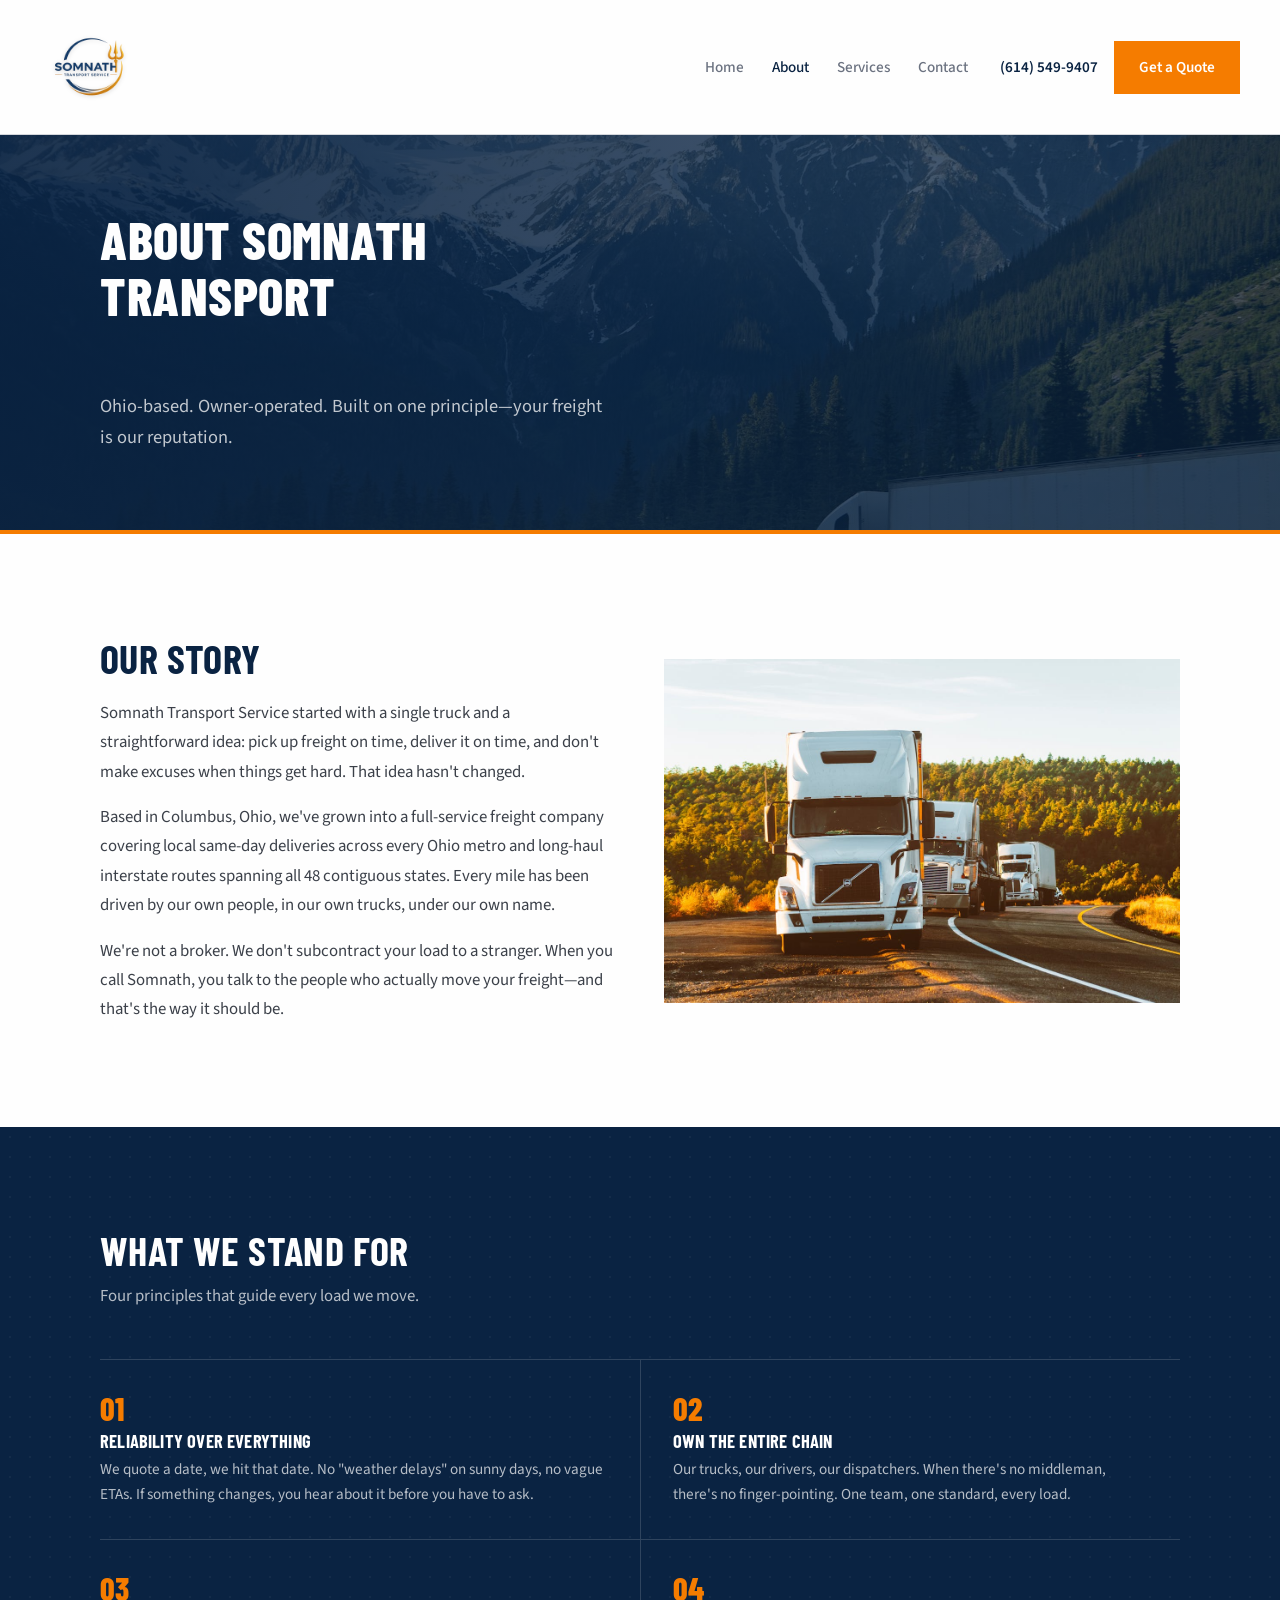
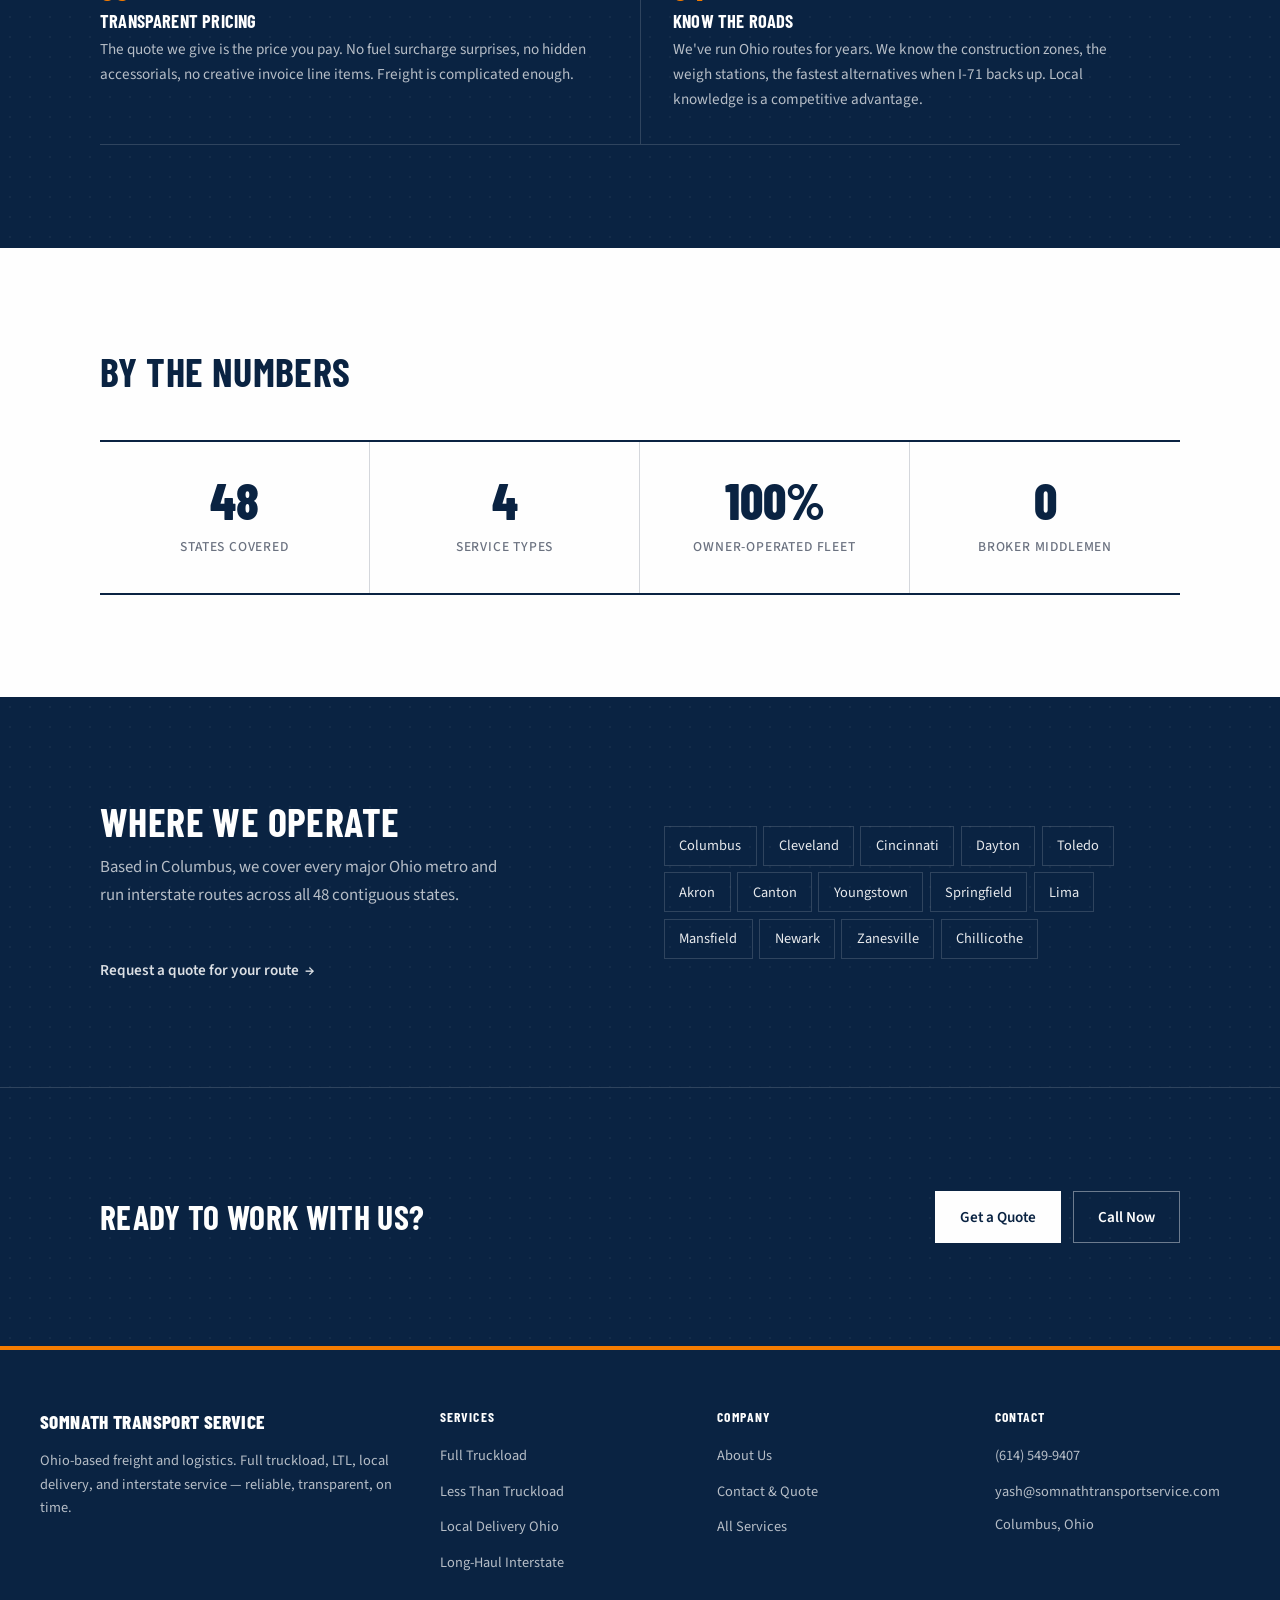
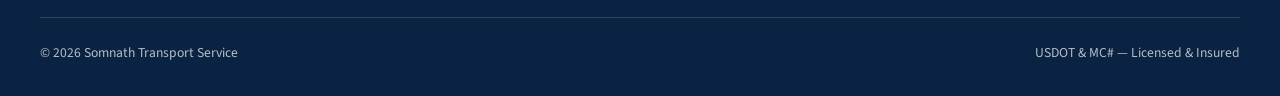
==== commit 930c0d8e: "update website" ====
--- a/about/index.html
+++ b/about/index.html
@@ -13,7 +13,7 @@
   <meta property="og:image" content="https://somnathtransportservice.com/assets/img/og-card.svg">
   <meta property="og:url" content="https://somnathtransportservice.com/about/">
   <meta property="og:type" content="website">
-  <link rel="stylesheet" href="/assets/css/styles.css?v=3">
+  <link rel="stylesheet" href="/assets/css/styles.css?v=6">
 </head>
 <body data-page="about">
   <a href="#main" class="skip-link">Skip to content</a>
@@ -21,7 +21,7 @@
   <header class="site-header">
     <div class="site-header__inner">
       <a href="/" class="brand">
-        <img src="/assets/img/logo-circle.svg" alt="Somnath Transport Service" class="brand__logo">
+        <img src="/assets/img/logo-2.png" alt="Somnath Transport Service" class="brand__logo">
       </a>
       <nav class="site-nav" data-nav aria-label="Main">
         <div class="site-nav__links">
--- a/assets/css/styles.css
+++ b/assets/css/styles.css
@@ -107,7 +107,7 @@
 }
 
 .brand__logo {
-  height: clamp(52px, 5vw, 64px);
+  height: clamp(82px, 8vw, 112px);
   width: auto;
   object-fit: contain;
   filter: drop-shadow(0 1px 2px rgba(0,0,0,0.15));
@@ -378,18 +378,6 @@
   z-index: 1;
 }
 
-.hero--home::before {
-  content: "";
-  position: absolute;
-  right: clamp(1rem, 4vw, 3rem);
-  bottom: clamp(-5rem, -3vw, -1.5rem);
-  width: clamp(220px, 30vw, 380px);
-  aspect-ratio: 1;
-  background: url('/assets/img/hero-seal.svg') center / contain no-repeat;
-  opacity: 0.34;
-  pointer-events: none;
-}
-
 .hero h1 {
   font-size: clamp(2.4rem, 4vw + 1rem, 4.5rem);
   font-weight: 800;
@@ -1215,13 +1203,6 @@
 
 /* ── Responsive ── */
 @media (max-width: 900px) {
-  .hero--home::before {
-    right: -2rem;
-    bottom: -3.5rem;
-    width: 240px;
-    opacity: 0.22;
-  }
-
   .hero__facts {
     grid-template-columns: 1fr;
     gap: 0;
@@ -1240,6 +1221,7 @@
   .hero__fact:last-child {
     border-bottom: none;
   }
+
 
   .service-item {
     grid-template-columns: 1fr;
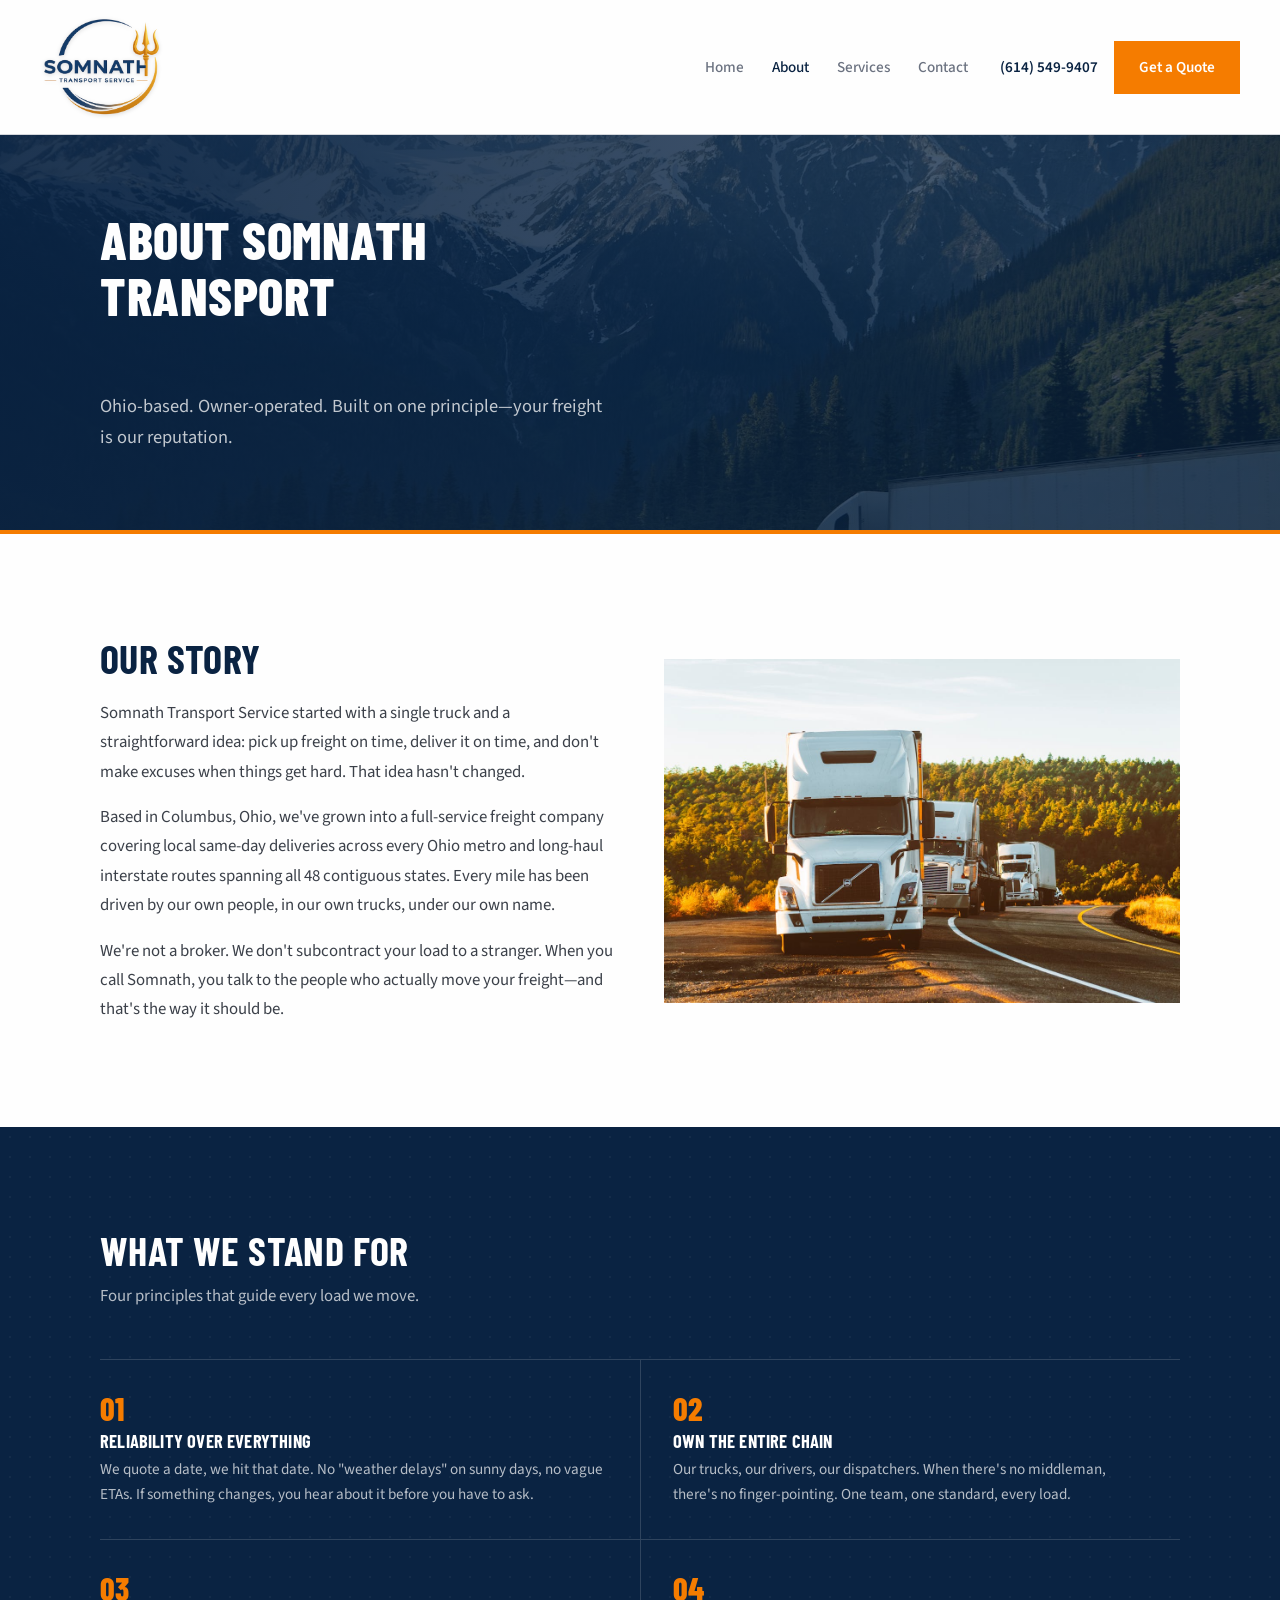
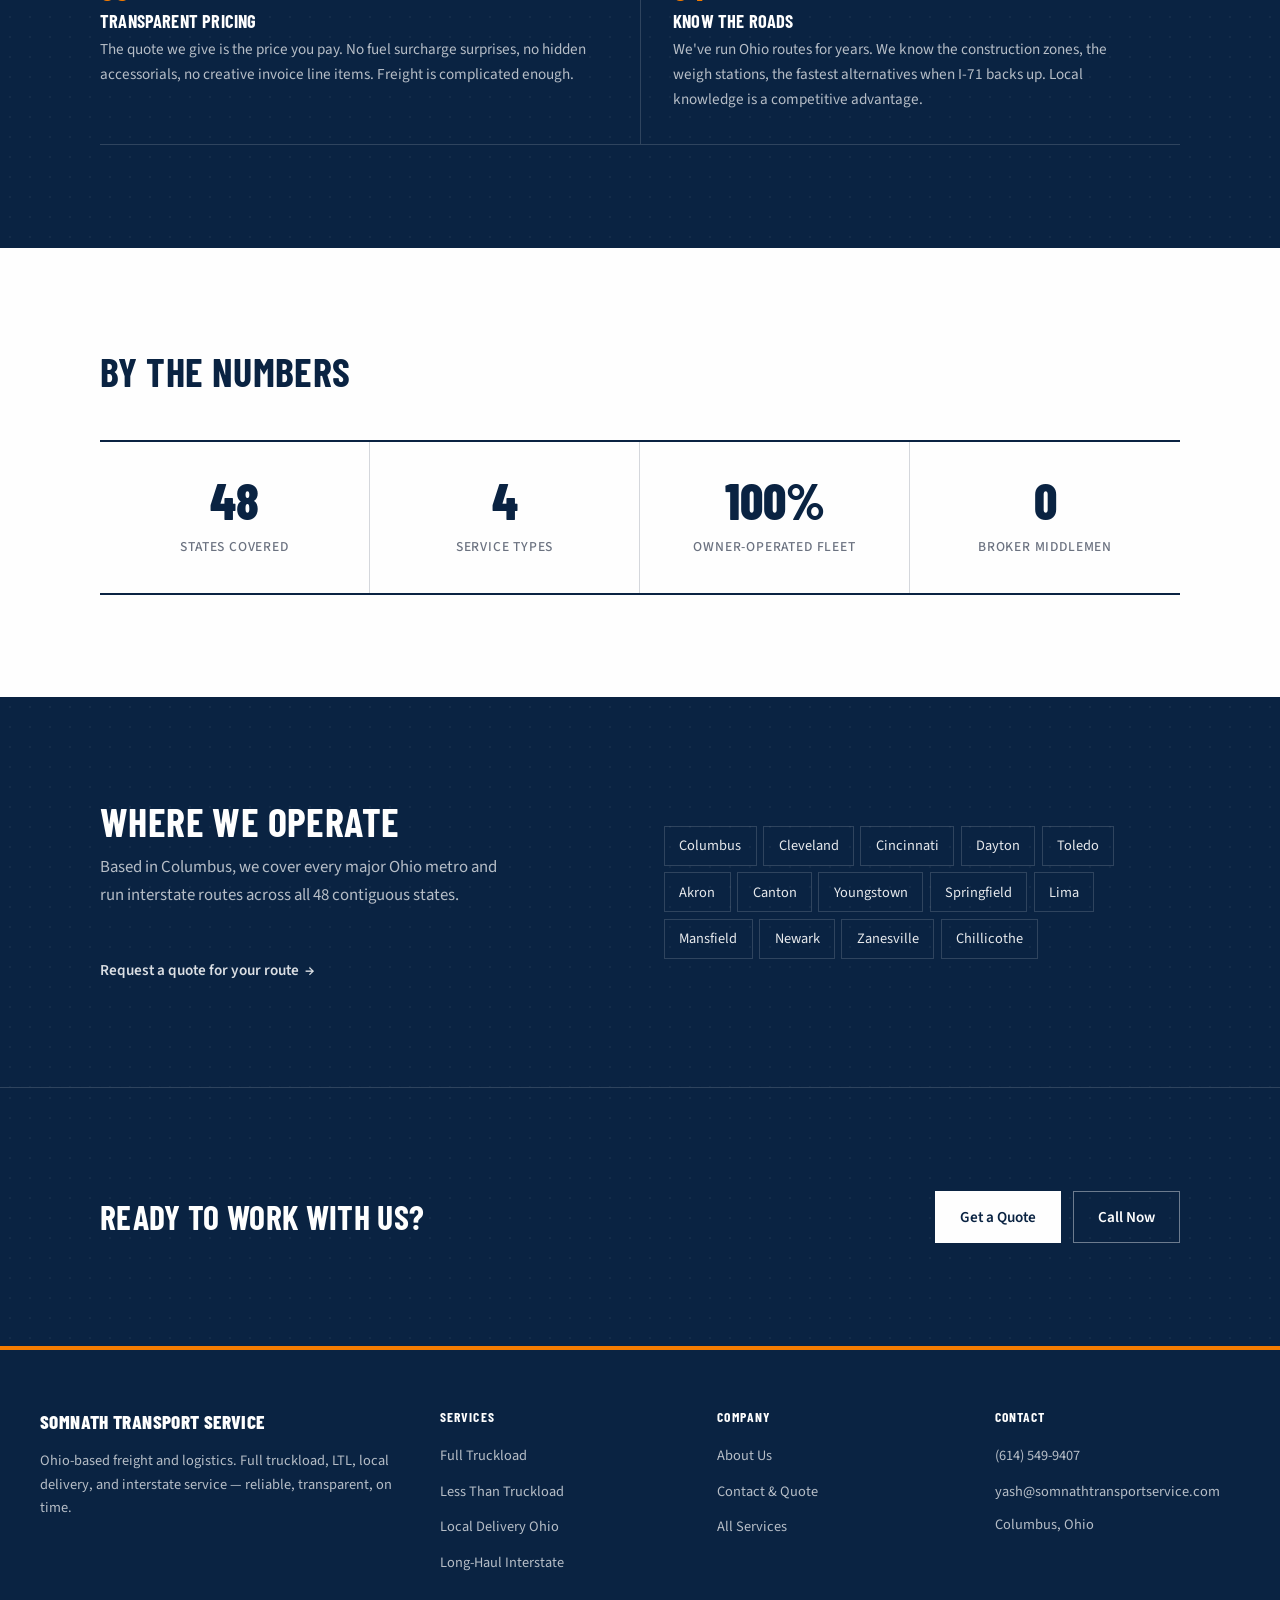
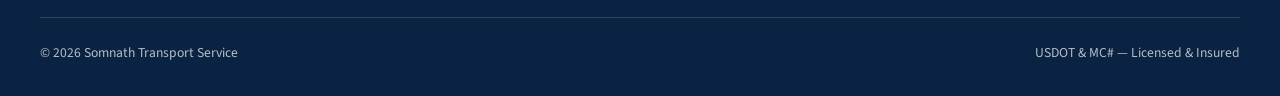
==== commit 1b3b391d: "update website" ====
--- a/about/index.html
+++ b/about/index.html
@@ -13,7 +13,7 @@
   <meta property="og:image" content="https://somnathtransportservice.com/assets/img/og-card.svg">
   <meta property="og:url" content="https://somnathtransportservice.com/about/">
   <meta property="og:type" content="website">
-  <link rel="stylesheet" href="/assets/css/styles.css?v=6">
+  <link rel="stylesheet" href="/assets/css/styles.css?v=7">
 </head>
 <body data-page="about">
   <a href="#main" class="skip-link">Skip to content</a>
@@ -21,7 +21,7 @@
   <header class="site-header">
     <div class="site-header__inner">
       <a href="/" class="brand">
-        <img src="/assets/img/logo-2.png" alt="Somnath Transport Service" class="brand__logo">
+        <img src="/assets/img/logo-2-mobile.png" alt="Somnath Transport Service" class="brand__logo">
       </a>
       <nav class="site-nav" data-nav aria-label="Main">
         <div class="site-nav__links">
--- a/assets/css/styles.css
+++ b/assets/css/styles.css
@@ -1327,8 +1327,24 @@
 }
 
 @media (max-width: 640px) {
+  .site-header {
+    position: static;
+  }
+
+  .site-header__inner {
+    width: calc(100% - 1.5rem);
+    padding: 0.75rem 0;
+    gap: 0.75rem;
+  }
+
+  .brand__logo {
+    height: 74px;
+  }
+
   .nav-toggle {
     display: block;
+    margin-left: auto;
+    padding: 0.7rem 1rem;
   }
 
   .site-nav {
